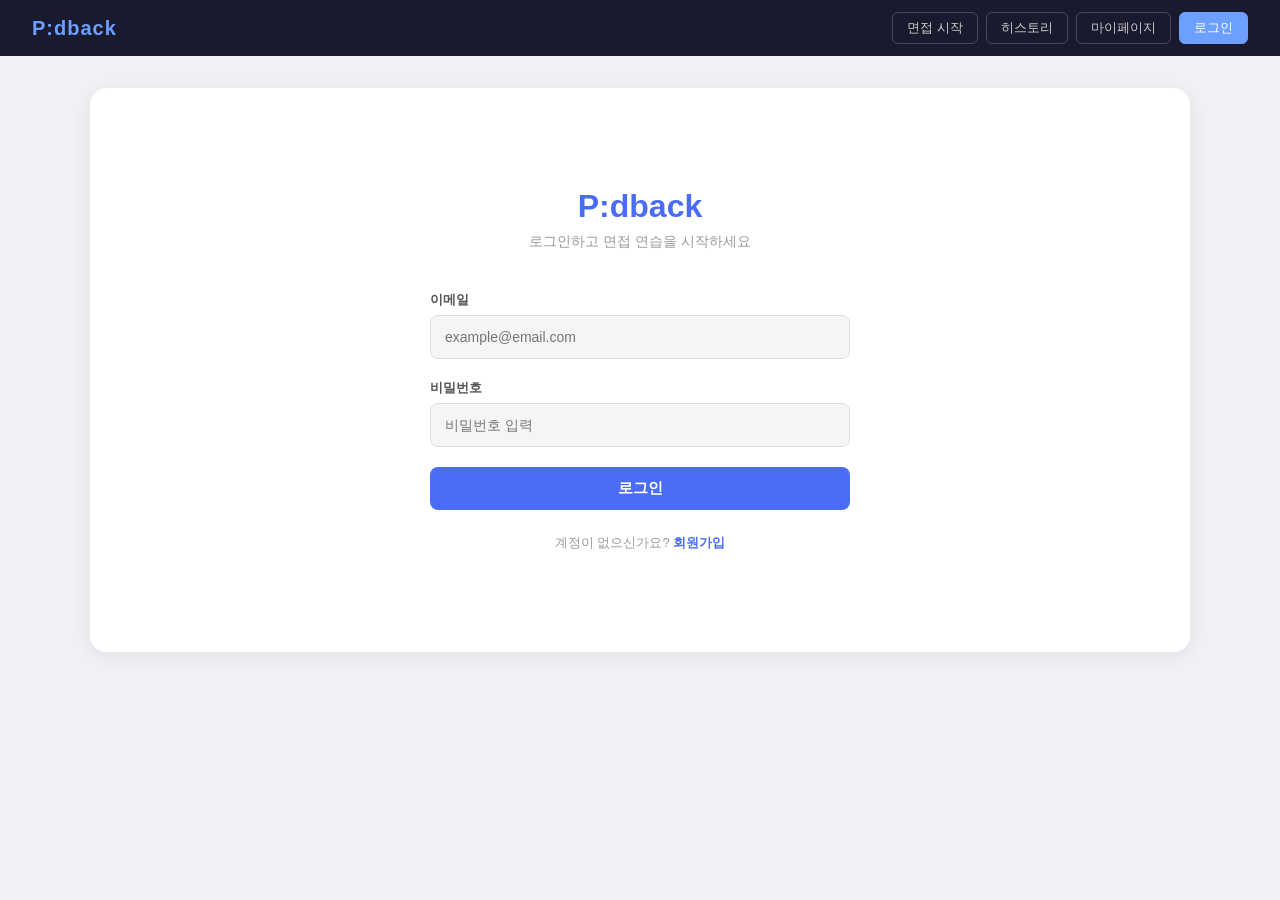
==== frontend/pages/feedback.html @ 8f52cc70 "Merge pull request #87 from gabriel-1204/feature/feedback [feedback] 피드백 페이지 ui 시작/ docs api 테스트 파일 " ====
<!DOCTYPE html>
<html lang="ko">
<head>
  <meta charset="UTF-8">
  <meta name="viewport" content="width=device-width, initial-scale=1.0">
  <title>피드백 결과 - P:dback</title>
  <link rel="stylesheet" href="../css/common.css">
</head>
<body>

<nav class="nav">
  <a href="../index.html" class="nav-logo">P:dback</a>
  <div class="nav-links">
    <a href="interview-setup.html">면접 시작</a>
    <a href="history.html">히스토리</a>
    <a href="mypage.html">마이페이지</a>
    <a href="login.html" id="nav-auth-link">로그인</a>
  </div>
</nav>

<div class="page-container">
  <div class="page-content">

    <!-- 로딩 -->
    <div id="loading-state" class="loading-overlay">
      <div class="spinner"></div>
      <span>AI 피드백을 분석 중입니다...</span>
    </div>

    <!-- 에러 -->
    <div id="error-state" class="error-box" style="display:none;">
      <p id="error-message">오류가 발생했습니다.</p>
      <button class="btn-secondary" style="margin-top:16px;" onclick="window.history.back()">뒤로 가기</button>
    </div>

    <!-- 피드백 콘텐츠 (로드 후 표시) -->
    <div id="feedback-content" style="display:none;">

      <div class="feedback-header">
        <h2>면접 피드백 리포트</h2>
        <p class="text-muted" id="feedback-subtitle">로딩 중...</p>
      </div>

      <!-- 점수 카드 -->
      <div class="score-cards">
        <div class="score-card tech">
          <div class="score-label">기술 정확도</div>
          <div class="score-value">
            <span id="tech-score">-</span><span class="score-max"> / 10</span>
          </div>
        </div>
        <div class="score-card logic">
          <div class="score-label">논리 구성력</div>
          <div class="score-value">
            <span id="logic-score">-</span><span class="score-max"> / 10</span>
          </div>
        </div>
        <div class="score-card attitude">
          <div class="score-label">태도 점수</div>
          <div class="score-value">
            <span id="attitude-score">-</span><span class="score-max"> / 10</span>
          </div>
        </div>
      </div>

      <!-- 점수 차트 -->
      <div class="chart-section">
        <h3>항목별 점수 분포</h3>
        <div class="bar-chart">
          <div class="bar-item">
            <div class="bar-value" id="bar-val-tech">-</div>
            <div class="bar" id="bar-tech" style="height:0px;background:linear-gradient(180deg,#4A6CF7,#6c9fff);transition:height 0.6s ease;"></div>
            <div class="bar-label">기술</div>
          </div>
          <div class="bar-item">
            <div class="bar-value" id="bar-val-logic">-</div>
            <div class="bar" id="bar-logic" style="height:0px;background:linear-gradient(180deg,#2ed573,#7bed9f);transition:height 0.6s ease;"></div>
            <div class="bar-label">논리</div>
          </div>
          <div class="bar-item">
            <div class="bar-value" id="bar-val-keyword">-</div>
            <div class="bar" id="bar-keyword" style="height:0px;background:linear-gradient(180deg,#ffa502,#ffd06b);transition:height 0.6s ease;"></div>
            <div class="bar-label">키워드</div>
          </div>
          <div class="bar-item">
            <div class="bar-value" id="bar-val-eyes">-</div>
            <div class="bar" id="bar-eyes" style="height:0px;background:linear-gradient(180deg,#ff6348,#ff9f80);transition:height 0.6s ease;"></div>
            <div class="bar-label">시선</div>
          </div>
          <div class="bar-item">
            <div class="bar-value" id="bar-val-posture">-</div>
            <div class="bar" id="bar-posture" style="height:0px;background:linear-gradient(180deg,#a55eea,#d4a5ff);transition:height 0.6s ease;"></div>
            <div class="bar-label">자세</div>
          </div>
        </div>
      </div>

      <!-- 종합 코멘트 -->
      <div class="overall-comment">
        <div class="comment-label">💬 종합 평가</div>
        <p id="interview-comment">-</p>
      </div>

      <!-- 태도 코멘트 -->
      <div class="posture-comment-box">
        <div class="comment-label">🎯 태도 분석</div>
        <p id="posture-comment">-</p>
      </div>

      <!-- 강점 -->
      <div class="feedback-section">
        <h3>💪 강점</h3>
        <ul class="feedback-list" id="strengths-list">
          <!-- JS로 채워집니다 -->
        </ul>
      </div>

      <!-- 개선점 -->
      <div class="feedback-section">
        <h3>📝 개선점</h3>
        <ul class="feedback-list" id="improvements-list">
          <!-- JS로 채워집니다 -->
        </ul>
      </div>

      <!-- 질문별 피드백 -->
      <div class="feedback-section">
        <h3>📌 질문별 상세 피드백</h3>
        <div id="question-feedbacks">
          <!-- JS로 채워집니다 -->
        </div>
      </div>

      <div class="feedback-actions">
        <a href="history.html" class="btn-primary">히스토리에서 보기</a>
        <a href="interview-setup.html" class="btn-secondary">새 면접 시작</a>
      </div>

    </div><!-- /feedback-content -->

  </div>
</div>

<script src="../js/feedback.js"></script>
</body>
</html>
---- frontend/css/common.css ----
* { margin: 0; padding: 0; box-sizing: border-box; }
body { font-family: 'Segoe UI', sans-serif; background: #f0f2f5; color: #333; }

/* Navigation */
.nav { position: fixed; top: 0; left: 0; right: 0; background: #1a1a2e; color: #fff; display: flex; align-items: center; justify-content: space-between; padding: 0 32px; height: 56px; z-index: 100; }
.nav-logo { font-size: 20px; font-weight: 700; color: #6c9fff; letter-spacing: 1px; text-decoration: none; }
.nav-links { display: flex; gap: 8px; }
.nav-links a { background: none; border: 1px solid rgba(255,255,255,0.2); color: #ccc; padding: 6px 14px; border-radius: 6px; font-size: 13px; transition: all 0.2s; text-decoration: none; }
.nav-links a:hover, .nav-links a.active { background: #6c9fff; color: #fff; border-color: #6c9fff; }

/* Page container */
.page-container { margin-top: 56px; display: flex; justify-content: center; padding: 32px; }
.page-content { width: 100%; max-width: 1100px; background: #fff; border-radius: 16px; box-shadow: 0 4px 24px rgba(0,0,0,0.08); overflow: hidden; padding: 40px; }

/* Common */
.input-group { margin-bottom: 20px; }
.input-group label { display: block; font-size: 13px; font-weight: 600; color: #555; margin-bottom: 6px; }
.input-group input, .input-group select { width: 100%; height: 44px; background: #f5f5f5; border: 1px solid #ddd; border-radius: 8px; padding: 0 14px; font-size: 14px; outline: none; transition: border-color 0.2s; }
.input-group input:focus, .input-group select:focus { border-color: #4A6CF7; background: #fff; }
.input-group textarea { width: 100%; min-height: 80px; background: #f5f5f5; border: 1px solid #ddd; border-radius: 8px; padding: 12px 14px; font-size: 14px; outline: none; resize: vertical; }
.input-group textarea:focus { border-color: #4A6CF7; background: #fff; }

.btn-primary { background: #4A6CF7; color: #fff; border: none; padding: 12px 32px; border-radius: 8px; font-size: 15px; font-weight: 600; cursor: pointer; width: 100%; transition: background 0.2s; }
.btn-primary:hover { background: #3a5ce5; }
.btn-secondary { background: #f0f0f0; color: #555; border: 1px solid #ddd; padding: 10px 24px; border-radius: 8px; font-size: 14px; cursor: pointer; transition: background 0.2s; }
.btn-secondary:hover { background: #e0e0e0; }
.btn-danger { background: #ff4757; color: #fff; border: none; padding: 10px 24px; border-radius: 8px; font-size: 14px; cursor: pointer; transition: background 0.2s; white-space: nowrap; }
.btn-danger:hover { background: #e8364a; }

.input-disabled { color: #bbb; }
.form-btn-group { display: flex; gap: 12px; margin-top: 8px; }
.form-btn-group .btn-primary { width: auto; padding: 10px 32px; }
.form-footer { display: flex; justify-content: flex-end; }

/* 모달 */
.modal-overlay { display: none; position: fixed; top: 0; left: 0; width: 100%; height: 100%; background: rgba(0,0,0,0.5); z-index: 200; align-items: center; justify-content: center; }
.modal-box { background: #fff; border-radius: 12px; padding: 32px; width: 360px; }
.modal-box h3 { margin-bottom: 16px; }
.modal-box p { color: #666; font-size: 14px; margin-bottom: 20px; }
.modal-btn-group { display: flex; gap: 12px; justify-content: flex-end; margin-top: 8px; }

.divider { height: 1px; background: #eee; margin: 24px 0; }
.text-center { text-align: center; }
.text-muted { color: #999; font-size: 13px; }
.tag { display: inline-block; background: #e8f0fe; color: #4285f4; padding: 4px 10px; border-radius: 12px; font-size: 12px; margin: 2px; }

/* Auth pages */
.auth-container { max-width: 420px; margin: 0 auto; padding: 60px 0; }
.auth-logo { text-align: center; font-size: 32px; font-weight: 800; color: #4A6CF7; margin-bottom: 8px; }
.auth-subtitle { text-align: center; color: #999; font-size: 14px; margin-bottom: 40px; }
.auth-footer { text-align: center; margin-top: 24px; font-size: 13px; color: #999; }
.auth-footer a { color: #4A6CF7; text-decoration: none; font-weight: 600; }

/* Interview setup */
.setup-container { max-width: 560px; margin: 0 auto; }
.setup-title { font-size: 22px; font-weight: 700; text-align: center; margin-bottom: 8px; }
.setup-subtitle { text-align: center; color: #999; font-size: 14px; margin-bottom: 36px; }
.radio-group { display: flex; gap: 10px; flex-wrap: wrap; }
.radio-mock { padding: 10px 20px; border: 2px solid #e0e0e0; border-radius: 8px; font-size: 14px; cursor: pointer; transition: all 0.2s; }
.radio-mock:hover { border-color: #6c9fff; }
.radio-mock.selected { border-color: #4A6CF7; background: #f0f4ff; color: #4A6CF7; font-weight: 600; }
.stack-tags { display: flex; flex-wrap: wrap; gap: 8px; margin-top: 8px; }
.stack-tag { padding: 6px 14px; background: #f0f4ff; border: 1px solid #d0dcff; border-radius: 20px; font-size: 13px; color: #4A6CF7; display: flex; align-items: center; gap: 4px; }
.permission-check { display: flex; gap: 16px; margin-top: 16px; }
.perm-item { flex: 1; background: #f8f9fa; border-radius: 8px; padding: 16px; text-align: center; border: 1px solid #eee; }
.perm-icon { font-size: 28px; margin-bottom: 8px; }
.perm-status { font-size: 12px; color: #2ed573; font-weight: 600; }

/* Interview page */
.interview-layout { display: grid; grid-template-columns: 1fr 380px; gap: 24px; min-height: 600px; }
.webcam-area { background: #1a1a2e; border-radius: 12px; display: flex; flex-direction: column; align-items: center; justify-content: center; color: #fff; min-height: 400px; position: relative; }
.webcam-placeholder { width: 180px; height: 180px; border-radius: 50%; border: 3px dashed rgba(255,255,255,0.3); display: flex; align-items: center; justify-content: center; font-size: 48px; margin-bottom: 16px; }
.webcam-status { position: absolute; top: 16px; left: 16px; display: flex; gap: 8px; }
.status-dot { width: 10px; height: 10px; border-radius: 50%; display: inline-block; }
.status-dot.green { background: #2ed573; }
.status-dot.blue { background: #4A6CF7; }
.status-label { font-size: 11px; color: rgba(255,255,255,0.7); }
.timer-badge { position: absolute; top: 16px; right: 16px; background: rgba(255,255,255,0.15); padding: 6px 14px; border-radius: 8px; font-size: 14px; font-weight: 600; }
.attitude-bar { position: absolute; bottom: 16px; left: 16px; right: 16px; background: rgba(255,255,255,0.1); border-radius: 8px; padding: 12px 16px; }
.attitude-bar-title { font-size: 11px; color: rgba(255,255,255,0.6); margin-bottom: 6px; }
.attitude-meter { height: 6px; background: rgba(255,255,255,0.2); border-radius: 3px; overflow: hidden; }
.attitude-meter-fill { height: 100%; background: linear-gradient(90deg, #2ed573, #4A6CF7); border-radius: 3px; }
.chat-panel { display: flex; flex-direction: column; background: #f8f9fa; border-radius: 12px; border: 1px solid #eee; }
.chat-header { padding: 16px; border-bottom: 1px solid #eee; font-weight: 600; font-size: 14px; display: flex; align-items: center; gap: 8px; }
.chat-messages { flex: 1; padding: 16px; overflow-y: auto; display: flex; flex-direction: column; gap: 12px; }
.chat-bubble { padding: 12px 16px; border-radius: 12px; font-size: 14px; line-height: 1.5; max-width: 90%; }
.chat-bubble.ai { background: #fff; border: 1px solid #e0e0e0; align-self: flex-start; }
.chat-bubble.user { background: #4A6CF7; color: #fff; align-self: flex-end; }
.chat-input-area { padding: 12px 16px; border-top: 1px solid #eee; display: flex; gap: 8px; align-items: center; }
.stt-indicator { display: flex; align-items: center; gap: 6px; flex: 1; background: #fff; border: 1px solid #ddd; border-radius: 8px; padding: 10px 14px; font-size: 13px; color: #999; }
.stt-wave { display: flex; gap: 2px; align-items: center; }
.stt-wave span { width: 3px; background: #4A6CF7; border-radius: 2px; animation: wave 0.6s ease-in-out infinite alternate; }
.stt-wave span:nth-child(1) { height: 8px; animation-delay: 0s; }
.stt-wave span:nth-child(2) { height: 14px; animation-delay: 0.1s; }
.stt-wave span:nth-child(3) { height: 10px; animation-delay: 0.2s; }
.stt-wave span:nth-child(4) { height: 16px; animation-delay: 0.3s; }
.stt-wave span:nth-child(5) { height: 8px; animation-delay: 0.4s; }
.interim-span {color:#999;}
@keyframes wave { to { height: 4px; } }

/* Feedback page */
.feedback-header { text-align: center; margin-bottom: 32px; }
.feedback-header h2 { font-size: 22px; margin-bottom: 8px; }
.score-cards { display: grid; grid-template-columns: repeat(3, 1fr); gap: 16px; margin-bottom: 32px; }
.score-card { background: #f8f9fa; border-radius: 12px; padding: 24px; text-align: center; border: 1px solid #eee; }
.score-card .score-label { font-size: 13px; color: #888; margin-bottom: 8px; }
.score-card .score-value { font-size: 36px; font-weight: 800; }
.score-card .score-max { font-size: 14px; color: #999; }
.score-card.tech .score-value { color: #4A6CF7; }
.score-card.logic .score-value { color: #2ed573; }
.score-card.attitude .score-value { color: #ff6348; }
.feedback-section { margin-bottom: 24px; }
.feedback-section h3 { font-size: 16px; margin-bottom: 12px; display: flex; align-items: center; gap: 8px; }
.feedback-list { list-style: none; }
.feedback-list li { padding: 10px 16px; background: #f8f9fa; border-radius: 8px; margin-bottom: 8px; font-size: 14px; line-height: 1.5; border-left: 3px solid; }
.feedback-list li.strength { border-left-color: #2ed573; }
.feedback-list li.improve { border-left-color: #ff6348; }
.model-answer { background: #f0f7ff; border: 1px solid #d0e3ff; border-radius: 12px; padding: 20px; }
.model-answer h4 { font-size: 14px; color: #4A6CF7; margin-bottom: 8px; }
.model-answer p { font-size: 14px; line-height: 1.7; color: #555; }
.bar-chart { display: flex; align-items: flex-end; gap: 16px; height: 160px; padding: 0 40px; }
.bar-item { flex: 1; display: flex; flex-direction: column; align-items: center; gap: 8px; }
.bar { width: 100%; border-radius: 8px 8px 0 0; }
.bar-label { font-size: 12px; color: #888; }

/* + Feedback page: detail */
/* 로딩 오버레이 */
.loading-overlay {
    display: flex;
    flex-direction: column;
    align-items: center;
    justify-content: center;
    padding: 80px 0;
    gap: 16px;
    color: #888;
    font-size: 14px;
}
.spinner {
    width: 40px; height: 40px;
    border: 4px solid #eee;
    border-top-color: #4A6CF7;
    border-radius: 50%;
    animation: spin 0.8s linear infinite;
}
@keyframes spin { to { transform: rotate(360deg); } }

/* 에러 */
.error-box {
    background: #fff0f0;
    border: 1px solid #ffcdd2;
    border-radius: 12px;
    padding: 24px;
    text-align: center;
    color: #c62828;
    font-size: 14px;
}

/* 종합 코멘트 */
.overall-comment {
    background: #f0f7ff;
    border: 1px solid #d0e3ff;
    border-radius: 12px;
    padding: 20px 24px;
    margin-bottom: 24px;
    font-size: 14px;
    line-height: 1.7;
    color: #333;
}
.overall-comment .comment-label {
    font-size: 16px;
    font-weight: 600;
    color: #4A6CF7;
    margin-bottom: 12px;
}

/* 태도 코멘트 */
.posture-comment-box {
    background: #fff8f0;
    border: 1px solid #ffe0b2;
    border-radius: 12px;
    padding: 20px 24px;
    margin-bottom: 24px;
    font-size: 14px;
    line-height: 1.7;
    color: #333;
}
.posture-comment-box .comment-label {
    font-size: 16px;
    font-weight: 600;
    color: #ff6348;
    margin-bottom: 12px;
}

/* 질문별 피드백 아코디언 */
.question-item {
    border: 1px solid #eee;
    border-radius: 10px;
    margin-bottom: 10px;
    overflow: hidden;
}
.question-header {
    display: flex;
    align-items: center;
    justify-content: space-between;
    padding: 14px 18px;
    cursor: pointer;
    background: #f8f9fa;
    transition: background 0.15s;
    user-select: none;
}
.question-header:hover { background: #f0f2f5; }
.question-header .q-title {
    font-size: 14px;
    font-weight: 600;
    color: #333;
    flex: 1;
}
.question-header .q-score {
    font-size: 13px;
    font-weight: 700;
    padding: 3px 10px;
    border-radius: 12px;
    margin-right: 10px;
}
.q-score.high { background: #e8f8f0; color: #2ed573; }
.q-score.mid  { background: #fff8e8; color: #f0a030; }
.q-score.low  { background: #ffe8e8; color: #ff4757; }
.question-header .q-toggle {
    font-size: 12px;
    color: #aaa;
    transition: transform 0.2s;
}
.question-header.open .q-toggle { transform: rotate(180deg); }

.question-body {
    display: none;
    padding: 16px 18px;
    border-top: 1px solid #eee;
}
.question-body.open { display: block; }

.q-section { margin-bottom: 14px; }
.q-section:last-child { margin-bottom: 0; }
.q-section-label {
    font-size: 11px;
    font-weight: 700;
    color: #888;
    text-transform: uppercase;
    letter-spacing: 0.5px;
    margin-bottom: 6px;
}
.q-section-text {
    font-size: 13px;
    line-height: 1.6;
    color: #444;
    background: #f8f9fa;
    border-radius: 8px;
    padding: 10px 14px;
}
.q-section-text.model {
    background: #f0f7ff;
    border-left: 3px solid #4A6CF7;
}
.q-section-text.comment {
    background: #f8f0ff;
    border-left: 3px solid #a55eea;
}
.q-section-text.answer {
    background: #f0fff4;
    border-left: 3px solid #2ed573;
}

/* 차트 섹션 */
.chart-section {
    background: #f8f9fa;
    border-radius: 12px;
    padding: 24px;
    margin-bottom: 24px;
    border: 1px solid #eee;
}
.chart-section h3 { font-size: 14px; margin-bottom: 16px; }

/* 피드백 페이지 하단 버튼 그룹 */
.feedback-actions {
    display: flex;
    gap: 12px;
    justify-content: center;
    margin-top: 32px;
}
.feedback-actions .btn-primary,
.feedback-actions .btn-secondary {
    display: inline-block;
    text-decoration: none;
    width: auto;
    text-align: center;
}

/* 바 차트 값 표시 */
.bar-item .bar-value {
    font-size: 11px;
    color: #666;
    font-weight: 600;
}


/* History page */
.history-table { width: 100%; border-collapse: separate; border-spacing: 0; }
.history-table th { background: #f8f9fa; padding: 12px 16px; font-size: 13px; color: #666; text-align: left; border-bottom: 2px solid #eee; }
.history-table td { padding: 14px 16px; font-size: 14px; border-bottom: 1px solid #f0f0f0; }
.history-table tr:hover td { background: #f8f9fa; }
.score-badge { display: inline-block; padding: 4px 10px; border-radius: 12px; font-size: 12px; font-weight: 600; }
.score-badge.high { background: #e8f8f0; color: #2ed573; }
.score-badge.mid { background: #fff8e8; color: #f0a030; }
.score-badge.low { background: #ffe8e8; color: #ff4757; }

/* Mypage */
.profile-layout { display: grid; grid-template-columns: 280px 1fr; gap: 24px; }
.profile-card { background: #f8f9fa; border-radius: 12px; padding: 32px; text-align: center; border: 1px solid #eee; height: fit-content; }
.profile-avatar { width: 100px; height: 100px; border-radius: 50%; background: #e0e0e0; margin: 0 auto 16px; display: flex; align-items: center; justify-content: center; font-size: 36px; }
.profile-name { font-size: 18px; font-weight: 700; margin-bottom: 4px; }
.profile-email { font-size: 13px; color: #999; margin-bottom: 20px; }
.profile-stats { display: grid; grid-template-columns: 1fr 1fr; gap: 12px; }
.stat-item { background: #fff; border-radius: 8px; padding: 12px; border: 1px solid #eee; }
.stat-value { font-size: 20px; font-weight: 700; color: #4A6CF7; }
.stat-label { font-size: 11px; color: #999; }
.profile-form { background: #f8f9fa; border-radius: 12px; padding: 32px; border: 1px solid #eee; }
.profile-form h3 { font-size: 16px; margin-bottom: 20px; }
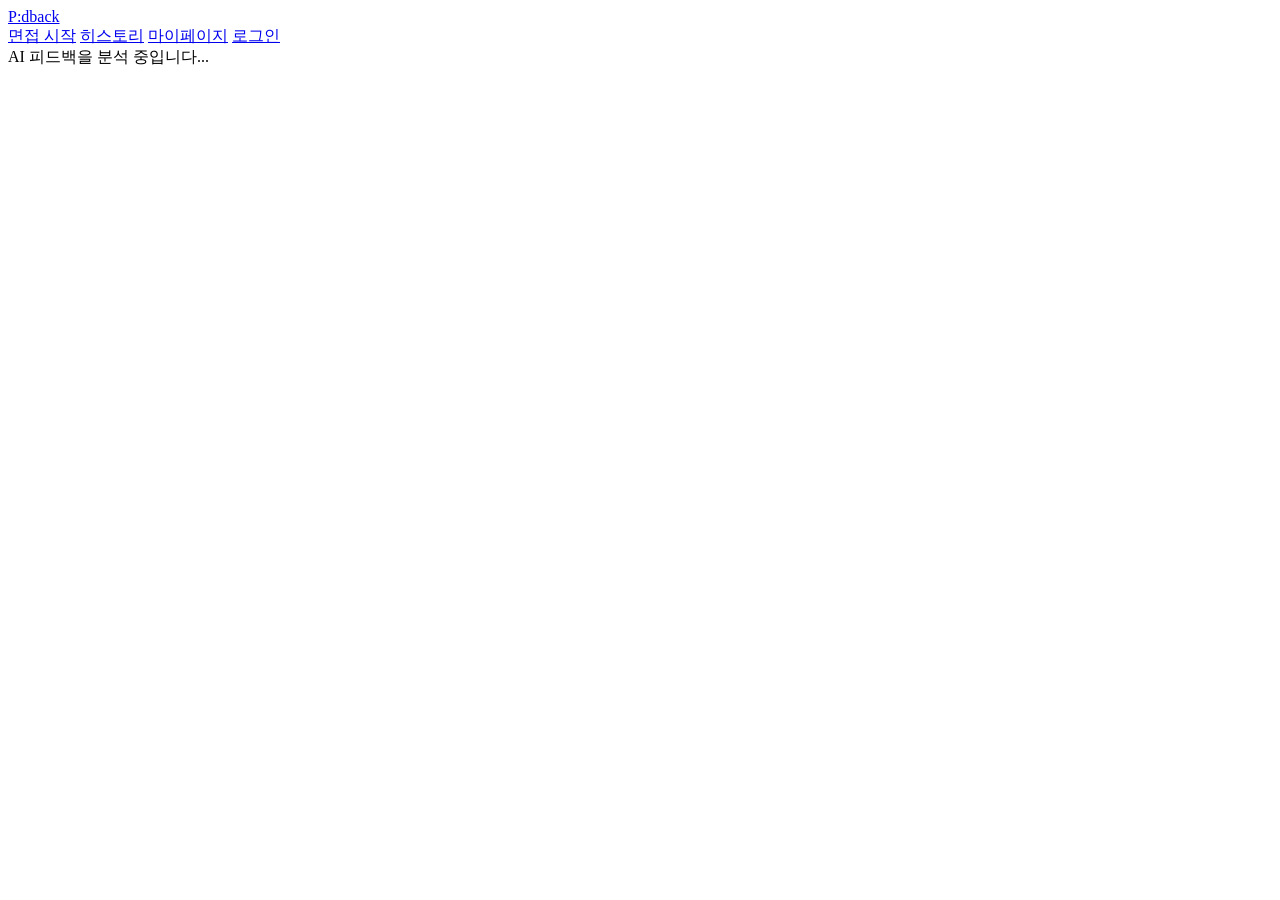
==== commit fed87d3a: "Merge pull request #105 from gabriel-1204/feature/feedback [feedback] 피드백/히스토리 html, js 수정 + 마이페이지 이" ====
--- a/frontend/pages/feedback.html
+++ b/frontend/pages/feedback.html
@@ -4,17 +4,17 @@
   <meta charset="UTF-8">
   <meta name="viewport" content="width=device-width, initial-scale=1.0">
   <title>피드백 결과 - P:dback</title>
-  <link rel="stylesheet" href="../css/common.css">
+  <link rel="stylesheet" href="/css/common.css">
 </head>
 <body>
 
 <nav class="nav">
-  <a href="../index.html" class="nav-logo">P:dback</a>
+  <a href="/" class="nav-logo">P:dback</a>
   <div class="nav-links">
-    <a href="interview-setup.html">면접 시작</a>
-    <a href="history.html">히스토리</a>
-    <a href="mypage.html">마이페이지</a>
-    <a href="login.html" id="nav-auth-link">로그인</a>
+    <a href="/start">면접 시작</a>
+    <a href="/history">히스토리</a>
+    <a href="/mypage">마이페이지</a>
+    <a href="/login" id="auth-btn">로그인</a>
   </div>
 </nav>
 
@@ -43,6 +43,13 @@
 
       <!-- 점수 카드 -->
       <div class="score-cards">
+        <div class="score-card overall">
+          <div class="score-label">AI 종합</div>
+          <div class="score-value">
+            <span id="overall-score">-</span><span class="score-max"> / 10</span>
+          </div>
+          <div style="font-size:11px;color:#aaa;margin-top:6px;">(기술 · 논리 · 키워드 평균)</div>
+        </div>
         <div class="score-card tech">
           <div class="score-label">기술 정확도</div>
           <div class="score-value">
@@ -55,11 +62,18 @@
             <span id="logic-score">-</span><span class="score-max"> / 10</span>
           </div>
         </div>
+        <div class="score-card keyword">
+          <div class="score-label">키워드</div>
+          <div class="score-value">
+            <span id="keyword-score">-</span><span class="score-max"> / 10</span>
+          </div>
+        </div>
         <div class="score-card attitude">
           <div class="score-label">태도 점수</div>
           <div class="score-value">
             <span id="attitude-score">-</span><span class="score-max"> / 10</span>
           </div>
+          <div style="font-size:11px;color:#aaa;margin-top:6px;">(시선 · 자세 가중치 평균)</div>
         </div>
       </div>
 
@@ -141,6 +155,7 @@
   </div>
 </div>
 
-<script src="../js/feedback.js"></script>
+<script src="/js/feedback.js"></script>
+<script src="/js/auth-nav.js"></script>
 </body>
 </html>
